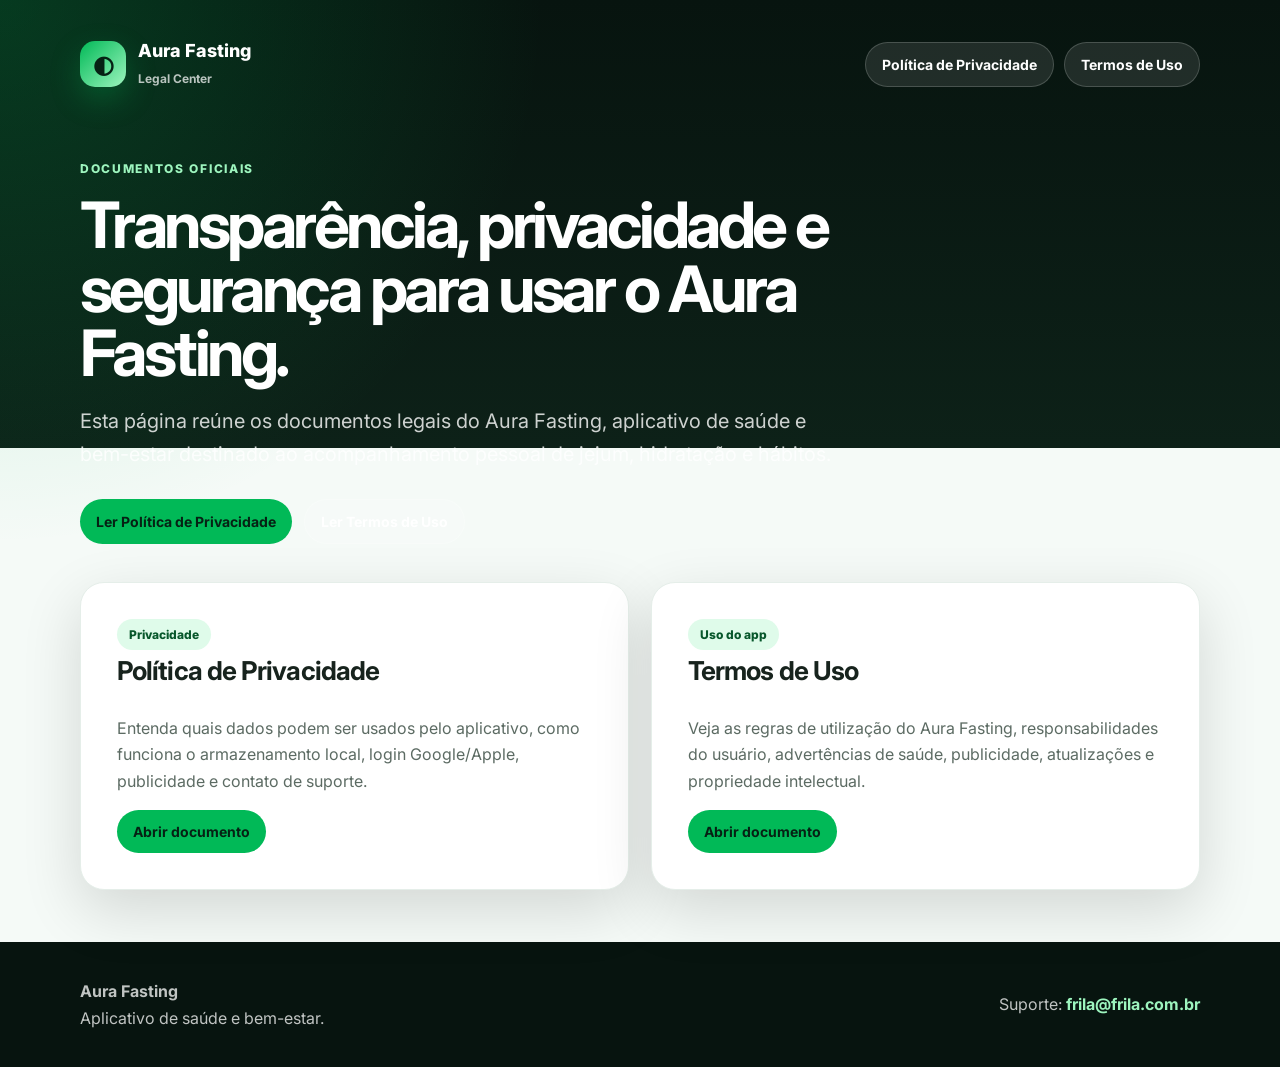
==== index.html @ adc5ccc4 "Primeira versão dos documentos legais do Aura Fast" ====
<!doctype html>
<html lang="pt-BR">
<head>
  <meta charset="utf-8">
  <meta name="viewport" content="width=device-width, initial-scale=1">
  <title>Aura Fasting | Documentos Legais</title>
  <meta name="description" content="Central de documentos legais do aplicativo Aura Fasting: Política de Privacidade e Termos de Uso.">
  <link rel="preconnect" href="https://fonts.googleapis.com">
  <link rel="preconnect" href="https://fonts.gstatic.com" crossorigin>
  <link href="https://fonts.googleapis.com/css2?family=Inter:wght@400;600;700;800;900&display=swap" rel="stylesheet">
  <link rel="stylesheet" href="styles.css">
</head>
<body>
  <header class="header">
    <div class="container">
      <nav class="navbar" aria-label="Navegação principal">
        <a class="brand" href="index.html" aria-label="Aura Fasting - início">
          <span class="logo" aria-hidden="true">◐</span>
          <span>
            <span class="brand-title">Aura Fasting</span><br>
            <span class="brand-subtitle">Legal Center</span>
          </span>
        </a>
        <div class="nav-actions">
          <a href="privacy-policy.html">Política de Privacidade</a>
          <a href="terms-of-use.html">Termos de Uso</a>
        </div>
      </nav>

      <section class="hero">
        <div class="eyebrow">Documentos oficiais</div>
        <h1>Transparência, privacidade e segurança para usar o Aura Fasting.</h1>
        <p>
          Esta página reúne os documentos legais do Aura Fasting, aplicativo de saúde e bem-estar
          destinado ao acompanhamento pessoal de jejum, hidratação e hábitos.
        </p>
        <div class="hero-actions">
          <a class="button primary" href="privacy-policy.html">Ler Política de Privacidade</a>
          <a class="button secondary" href="terms-of-use.html">Ler Termos de Uso</a>
        </div>
      </section>
    </div>
  </header>

  <main class="container">
    <section class="grid" aria-label="Documentos">
      <article class="card">
        <span class="badge">Privacidade</span>
        <h2>Política de Privacidade</h2>
        <p>
          Entenda quais dados podem ser usados pelo aplicativo, como funciona o armazenamento local,
          login Google/Apple, publicidade e contato de suporte.
        </p>
        <a class="button primary" href="privacy-policy.html">Abrir documento</a>
      </article>

      <article class="card">
        <span class="badge">Uso do app</span>
        <h2>Termos de Uso</h2>
        <p>
          Veja as regras de utilização do Aura Fasting, responsabilidades do usuário, advertências de saúde,
          publicidade, atualizações e propriedade intelectual.
        </p>
        <a class="button primary" href="terms-of-use.html">Abrir documento</a>
      </article>
    </section>
  </main>

  <footer class="footer">
    <div class="container footer-inner">
      <div>
        <strong>Aura Fasting</strong><br>
        Aplicativo de saúde e bem-estar.
      </div>
      <div>
        Suporte: <a href="mailto:frila@frila.com.br">frila@frila.com.br</a>
      </div>
    </div>
  </footer>
</body>
</html>
---- styles.css ----
/* Aura Fasting Legal Center */
:root {
  --bg: #07140f;
  --bg-soft: #0d2118;
  --card: #ffffff;
  --text: #17231d;
  --muted: #5c6b63;
  --primary: #01b957;
  --primary-dark: #019846;
  --accent: #dffbea;
  --line: #e5eee9;
  --danger-soft: #fff5e8;
  --danger-text: #7a4200;
  --shadow: 0 20px 60px rgba(0, 0, 0, .14);
  --radius: 24px;
}

* {
  box-sizing: border-box;
}

html {
  scroll-behavior: smooth;
}

body {
  margin: 0;
  font-family: Inter, Arial, Helvetica, sans-serif;
  background:
    radial-gradient(circle at top left, rgba(1, 185, 87, .23), transparent 34rem),
    linear-gradient(180deg, #07140f 0%, #0d2118 28rem, #f5faf7 28rem, #f5faf7 100%);
  color: var(--text);
  line-height: 1.65;
}

a {
  color: var(--primary-dark);
  text-decoration: none;
  font-weight: 700;
}

a:hover {
  text-decoration: underline;
}

.container {
  width: min(1120px, calc(100% - 32px));
  margin: 0 auto;
}

.header {
  padding: 24px 0 48px;
  color: #fff;
}

.navbar {
  display: flex;
  align-items: center;
  justify-content: space-between;
  gap: 16px;
  padding: 14px 0;
}

.brand {
  display: flex;
  align-items: center;
  gap: 12px;
  color: #fff;
}

.logo {
  width: 46px;
  height: 46px;
  border-radius: 15px;
  display: grid;
  place-items: center;
  background: linear-gradient(135deg, var(--primary), #9df5be);
  color: #062114;
  font-size: 24px;
  box-shadow: 0 12px 30px rgba(1, 185, 87, .28);
}

.brand-title {
  font-weight: 800;
  font-size: 18px;
  line-height: 1.1;
}

.brand-subtitle {
  font-size: 12px;
  color: rgba(255, 255, 255, .72);
}

.nav-actions {
  display: flex;
  gap: 10px;
  flex-wrap: wrap;
  justify-content: flex-end;
}

.nav-actions a,
.button {
  display: inline-flex;
  align-items: center;
  justify-content: center;
  border-radius: 999px;
  padding: 10px 16px;
  background: rgba(255, 255, 255, .10);
  color: #fff;
  border: 1px solid rgba(255, 255, 255, .18);
  font-weight: 700;
  font-size: 14px;
}

.nav-actions a:hover,
.button:hover {
  background: rgba(255, 255, 255, .16);
  text-decoration: none;
}

.hero {
  padding: 54px 0 34px;
  max-width: 850px;
}

.eyebrow {
  color: #9df5be;
  text-transform: uppercase;
  letter-spacing: .14em;
  font-weight: 800;
  font-size: 12px;
}

h1 {
  color: #fff;
  font-size: clamp(34px, 6vw, 64px);
  line-height: 1;
  letter-spacing: -0.055em;
  margin: 14px 0 18px;
}

.hero p {
  color: rgba(255, 255, 255, .80);
  font-size: clamp(16px, 2vw, 20px);
  max-width: 760px;
}

.hero-actions {
  display: flex;
  gap: 12px;
  flex-wrap: wrap;
  margin-top: 28px;
}

.button.primary {
  background: var(--primary);
  color: #062114;
  border: 0;
}

.button.secondary {
  background: rgba(255, 255, 255, .12);
}

.grid {
  display: grid;
  grid-template-columns: repeat(2, minmax(0, 1fr));
  gap: 22px;
  margin-top: -44px;
  position: relative;
  z-index: 2;
}

.card {
  background: var(--card);
  border: 1px solid var(--line);
  border-radius: var(--radius);
  box-shadow: var(--shadow);
  padding: clamp(22px, 4vw, 36px);
}

.card h2 {
  margin-top: 0;
  font-size: 26px;
  letter-spacing: -0.035em;
}

.card p {
  color: var(--muted);
}

.doc {
  background: var(--card);
  border-radius: var(--radius);
  box-shadow: var(--shadow);
  border: 1px solid var(--line);
  padding: clamp(22px, 5vw, 58px);
  margin: -44px auto 48px;
  position: relative;
  z-index: 2;
}

.doc-header {
  border-bottom: 1px solid var(--line);
  padding-bottom: 26px;
  margin-bottom: 26px;
}

.doc h1 {
  color: var(--text);
  font-size: clamp(32px, 5vw, 52px);
  margin-bottom: 12px;
}

.doc h2 {
  font-size: clamp(22px, 3vw, 30px);
  margin-top: 36px;
  margin-bottom: 12px;
  letter-spacing: -0.035em;
}

.doc h3 {
  font-size: 20px;
}

.doc p,
.doc li {
  color: #314039;
}

.doc ul {
  padding-left: 22px;
}

.notice {
  border-radius: 18px;
  padding: 18px 20px;
  background: var(--danger-soft);
  color: var(--danger-text);
  border: 1px solid #ffe1b3;
  margin: 22px 0;
}

.info {
  border-radius: 18px;
  padding: 18px 20px;
  background: var(--accent);
  border: 1px solid #bdf4d1;
  margin: 22px 0;
}

.meta {
  color: var(--muted);
  font-weight: 700;
}

.footer {
  margin-top: 52px;
  padding: 36px 0;
  color: rgba(255, 255, 255, .75);
  background: var(--bg);
}

.footer-inner {
  display: flex;
  justify-content: space-between;
  gap: 20px;
  align-items: center;
  flex-wrap: wrap;
}

.footer a {
  color: #9df5be;
}

.badge {
  display: inline-flex;
  border-radius: 999px;
  background: var(--accent);
  color: #07572b;
  padding: 6px 12px;
  font-weight: 800;
  font-size: 12px;
}

@media (max-width: 780px) {
  .navbar {
    align-items: flex-start;
    flex-direction: column;
  }

  .nav-actions {
    justify-content: flex-start;
  }

  .grid {
    grid-template-columns: 1fr;
  }

  .hero {
    padding-top: 34px;
  }

  .doc {
    margin-top: -30px;
  }
}
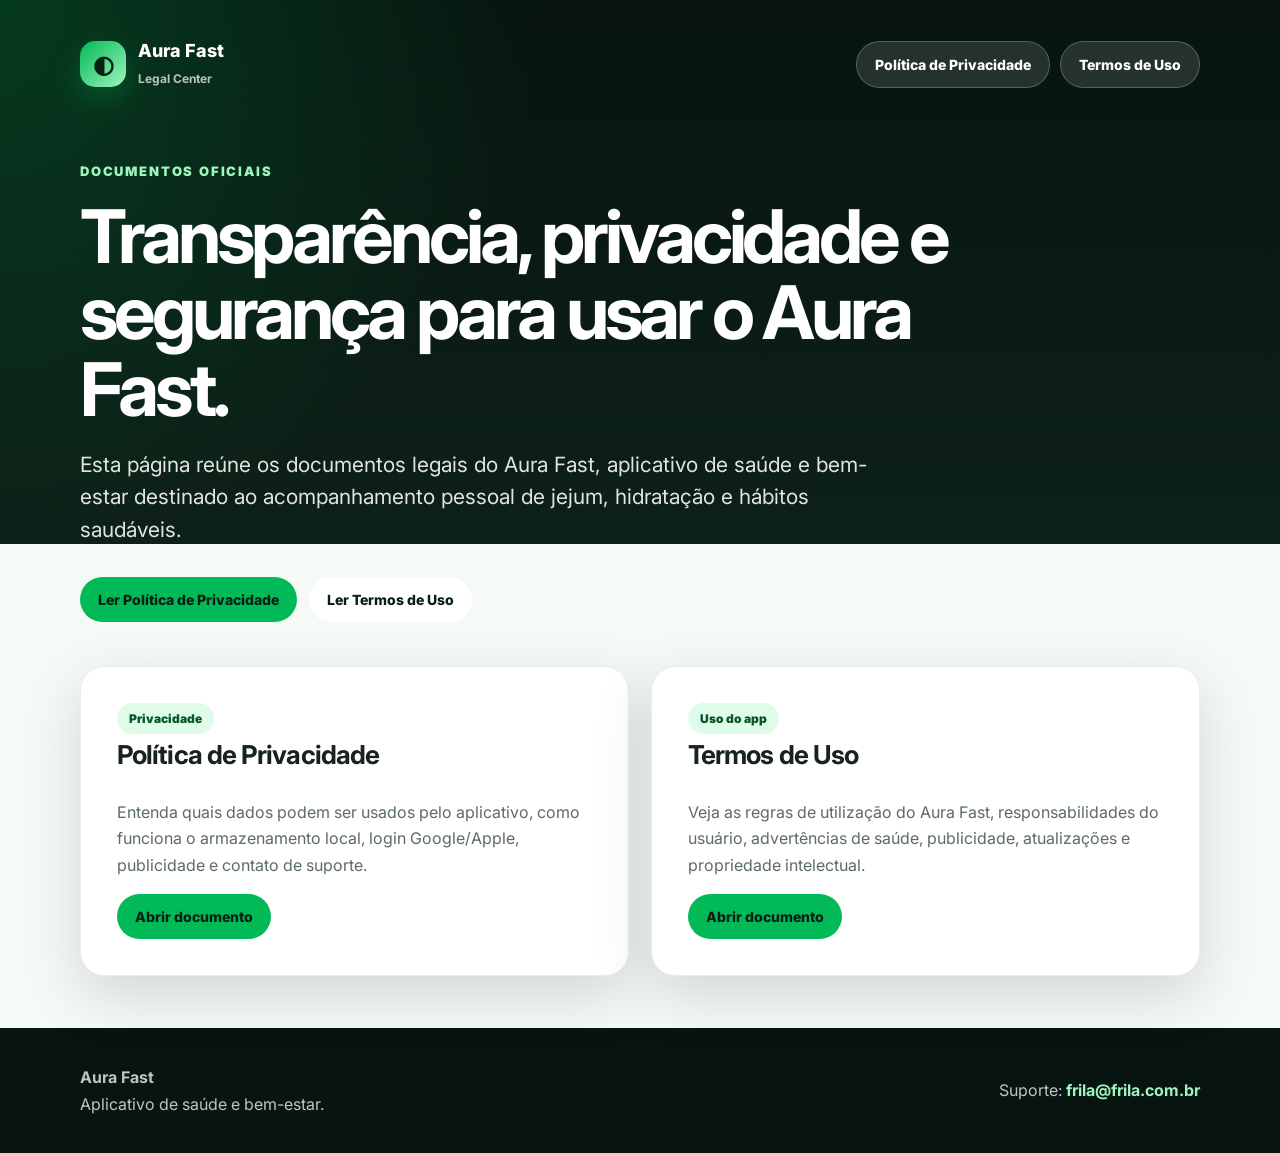
==== commit b7df855c: "Correção e alteração Correção visual e alteração de Aura Fasting para Aura Fast" ====
--- a/index.html
+++ b/index.html
@@ -1,81 +1 @@
-<!doctype html>
-<html lang="pt-BR">
-<head>
-  <meta charset="utf-8">
-  <meta name="viewport" content="width=device-width, initial-scale=1">
-  <title>Aura Fasting | Documentos Legais</title>
-  <meta name="description" content="Central de documentos legais do aplicativo Aura Fasting: Política de Privacidade e Termos de Uso.">
-  <link rel="preconnect" href="https://fonts.googleapis.com">
-  <link rel="preconnect" href="https://fonts.gstatic.com" crossorigin>
-  <link href="https://fonts.googleapis.com/css2?family=Inter:wght@400;600;700;800;900&display=swap" rel="stylesheet">
-  <link rel="stylesheet" href="styles.css">
-</head>
-<body>
-  <header class="header">
-    <div class="container">
-      <nav class="navbar" aria-label="Navegação principal">
-        <a class="brand" href="index.html" aria-label="Aura Fasting - início">
-          <span class="logo" aria-hidden="true">◐</span>
-          <span>
-            <span class="brand-title">Aura Fasting</span><br>
-            <span class="brand-subtitle">Legal Center</span>
-          </span>
-        </a>
-        <div class="nav-actions">
-          <a href="privacy-policy.html">Política de Privacidade</a>
-          <a href="terms-of-use.html">Termos de Uso</a>
-        </div>
-      </nav>
-
-      <section class="hero">
-        <div class="eyebrow">Documentos oficiais</div>
-        <h1>Transparência, privacidade e segurança para usar o Aura Fasting.</h1>
-        <p>
-          Esta página reúne os documentos legais do Aura Fasting, aplicativo de saúde e bem-estar
-          destinado ao acompanhamento pessoal de jejum, hidratação e hábitos.
-        </p>
-        <div class="hero-actions">
-          <a class="button primary" href="privacy-policy.html">Ler Política de Privacidade</a>
-          <a class="button secondary" href="terms-of-use.html">Ler Termos de Uso</a>
-        </div>
-      </section>
-    </div>
-  </header>
-
-  <main class="container">
-    <section class="grid" aria-label="Documentos">
-      <article class="card">
-        <span class="badge">Privacidade</span>
-        <h2>Política de Privacidade</h2>
-        <p>
-          Entenda quais dados podem ser usados pelo aplicativo, como funciona o armazenamento local,
-          login Google/Apple, publicidade e contato de suporte.
-        </p>
-        <a class="button primary" href="privacy-policy.html">Abrir documento</a>
-      </article>
-
-      <article class="card">
-        <span class="badge">Uso do app</span>
-        <h2>Termos de Uso</h2>
-        <p>
-          Veja as regras de utilização do Aura Fasting, responsabilidades do usuário, advertências de saúde,
-          publicidade, atualizações e propriedade intelectual.
-        </p>
-        <a class="button primary" href="terms-of-use.html">Abrir documento</a>
-      </article>
-    </section>
-  </main>
-
-  <footer class="footer">
-    <div class="container footer-inner">
-      <div>
-        <strong>Aura Fasting</strong><br>
-        Aplicativo de saúde e bem-estar.
-      </div>
-      <div>
-        Suporte: <a href="mailto:frila@frila.com.br">frila@frila.com.br</a>
-      </div>
-    </div>
-  </footer>
-</body>
-</html>
+<!doctype html><html lang="pt-BR"><head><meta charset="utf-8"><meta name="viewport" content="width=device-width, initial-scale=1"><title>Aura Fast | Documentos Legais</title><meta name="description" content="Central de documentos legais do aplicativo Aura Fast."><link rel="preconnect" href="https://fonts.googleapis.com"><link rel="preconnect" href="https://fonts.gstatic.com" crossorigin><link href="https://fonts.googleapis.com/css2?family=Inter:wght@400;600;700;800;900&display=swap" rel="stylesheet"><link rel="stylesheet" href="styles.css"></head><body><header class="header"><div class="container"><nav class="navbar" aria-label="Navegação principal"><a class="brand" href="index.html" aria-label="Aura Fast - início"><span class="logo" aria-hidden="true">◐</span><span><span class="brand-title">Aura Fast</span><br><span class="brand-subtitle">Legal Center</span></span></a><div class="nav-actions"><a href="privacy-policy.html">Política de Privacidade</a><a href="terms-of-use.html">Termos de Uso</a></div></nav><section class="hero"><div class="eyebrow">Documentos oficiais</div><h1>Transparência, privacidade e segurança para usar o Aura Fast.</h1><p>Esta página reúne os documentos legais do Aura Fast, aplicativo de saúde e bem-estar destinado ao acompanhamento pessoal de jejum, hidratação e hábitos saudáveis.</p><div class="hero-actions"><a class="button primary" href="privacy-policy.html">Ler Política de Privacidade</a><a class="button secondary" href="terms-of-use.html">Ler Termos de Uso</a></div></section></div></header><main class="container"><section class="grid" aria-label="Documentos"><article class="card"><span class="badge">Privacidade</span><h2>Política de Privacidade</h2><p>Entenda quais dados podem ser usados pelo aplicativo, como funciona o armazenamento local, login Google/Apple, publicidade e contato de suporte.</p><a class="button primary" href="privacy-policy.html">Abrir documento</a></article><article class="card"><span class="badge">Uso do app</span><h2>Termos de Uso</h2><p>Veja as regras de utilização do Aura Fast, responsabilidades do usuário, advertências de saúde, publicidade, atualizações e propriedade intelectual.</p><a class="button primary" href="terms-of-use.html">Abrir documento</a></article></section></main><footer class="footer"><div class="container footer-inner"><div><strong>Aura Fast</strong><br>Aplicativo de saúde e bem-estar.</div><div>Suporte: <a href="mailto:frila@frila.com.br">frila@frila.com.br</a></div></div></footer></body></html>
--- a/styles.css
+++ b/styles.css
@@ -1,307 +1,2 @@
-/* Aura Fasting Legal Center */
-:root {
-  --bg: #07140f;
-  --bg-soft: #0d2118;
-  --card: #ffffff;
-  --text: #17231d;
-  --muted: #5c6b63;
-  --primary: #01b957;
-  --primary-dark: #019846;
-  --accent: #dffbea;
-  --line: #e5eee9;
-  --danger-soft: #fff5e8;
-  --danger-text: #7a4200;
-  --shadow: 0 20px 60px rgba(0, 0, 0, .14);
-  --radius: 24px;
-}
-
-* {
-  box-sizing: border-box;
-}
-
-html {
-  scroll-behavior: smooth;
-}
-
-body {
-  margin: 0;
-  font-family: Inter, Arial, Helvetica, sans-serif;
-  background:
-    radial-gradient(circle at top left, rgba(1, 185, 87, .23), transparent 34rem),
-    linear-gradient(180deg, #07140f 0%, #0d2118 28rem, #f5faf7 28rem, #f5faf7 100%);
-  color: var(--text);
-  line-height: 1.65;
-}
-
-a {
-  color: var(--primary-dark);
-  text-decoration: none;
-  font-weight: 700;
-}
-
-a:hover {
-  text-decoration: underline;
-}
-
-.container {
-  width: min(1120px, calc(100% - 32px));
-  margin: 0 auto;
-}
-
-.header {
-  padding: 24px 0 48px;
-  color: #fff;
-}
-
-.navbar {
-  display: flex;
-  align-items: center;
-  justify-content: space-between;
-  gap: 16px;
-  padding: 14px 0;
-}
-
-.brand {
-  display: flex;
-  align-items: center;
-  gap: 12px;
-  color: #fff;
-}
-
-.logo {
-  width: 46px;
-  height: 46px;
-  border-radius: 15px;
-  display: grid;
-  place-items: center;
-  background: linear-gradient(135deg, var(--primary), #9df5be);
-  color: #062114;
-  font-size: 24px;
-  box-shadow: 0 12px 30px rgba(1, 185, 87, .28);
-}
-
-.brand-title {
-  font-weight: 800;
-  font-size: 18px;
-  line-height: 1.1;
-}
-
-.brand-subtitle {
-  font-size: 12px;
-  color: rgba(255, 255, 255, .72);
-}
-
-.nav-actions {
-  display: flex;
-  gap: 10px;
-  flex-wrap: wrap;
-  justify-content: flex-end;
-}
-
-.nav-actions a,
-.button {
-  display: inline-flex;
-  align-items: center;
-  justify-content: center;
-  border-radius: 999px;
-  padding: 10px 16px;
-  background: rgba(255, 255, 255, .10);
-  color: #fff;
-  border: 1px solid rgba(255, 255, 255, .18);
-  font-weight: 700;
-  font-size: 14px;
-}
-
-.nav-actions a:hover,
-.button:hover {
-  background: rgba(255, 255, 255, .16);
-  text-decoration: none;
-}
-
-.hero {
-  padding: 54px 0 34px;
-  max-width: 850px;
-}
-
-.eyebrow {
-  color: #9df5be;
-  text-transform: uppercase;
-  letter-spacing: .14em;
-  font-weight: 800;
-  font-size: 12px;
-}
-
-h1 {
-  color: #fff;
-  font-size: clamp(34px, 6vw, 64px);
-  line-height: 1;
-  letter-spacing: -0.055em;
-  margin: 14px 0 18px;
-}
-
-.hero p {
-  color: rgba(255, 255, 255, .80);
-  font-size: clamp(16px, 2vw, 20px);
-  max-width: 760px;
-}
-
-.hero-actions {
-  display: flex;
-  gap: 12px;
-  flex-wrap: wrap;
-  margin-top: 28px;
-}
-
-.button.primary {
-  background: var(--primary);
-  color: #062114;
-  border: 0;
-}
-
-.button.secondary {
-  background: rgba(255, 255, 255, .12);
-}
-
-.grid {
-  display: grid;
-  grid-template-columns: repeat(2, minmax(0, 1fr));
-  gap: 22px;
-  margin-top: -44px;
-  position: relative;
-  z-index: 2;
-}
-
-.card {
-  background: var(--card);
-  border: 1px solid var(--line);
-  border-radius: var(--radius);
-  box-shadow: var(--shadow);
-  padding: clamp(22px, 4vw, 36px);
-}
-
-.card h2 {
-  margin-top: 0;
-  font-size: 26px;
-  letter-spacing: -0.035em;
-}
-
-.card p {
-  color: var(--muted);
-}
-
-.doc {
-  background: var(--card);
-  border-radius: var(--radius);
-  box-shadow: var(--shadow);
-  border: 1px solid var(--line);
-  padding: clamp(22px, 5vw, 58px);
-  margin: -44px auto 48px;
-  position: relative;
-  z-index: 2;
-}
-
-.doc-header {
-  border-bottom: 1px solid var(--line);
-  padding-bottom: 26px;
-  margin-bottom: 26px;
-}
-
-.doc h1 {
-  color: var(--text);
-  font-size: clamp(32px, 5vw, 52px);
-  margin-bottom: 12px;
-}
-
-.doc h2 {
-  font-size: clamp(22px, 3vw, 30px);
-  margin-top: 36px;
-  margin-bottom: 12px;
-  letter-spacing: -0.035em;
-}
-
-.doc h3 {
-  font-size: 20px;
-}
-
-.doc p,
-.doc li {
-  color: #314039;
-}
-
-.doc ul {
-  padding-left: 22px;
-}
-
-.notice {
-  border-radius: 18px;
-  padding: 18px 20px;
-  background: var(--danger-soft);
-  color: var(--danger-text);
-  border: 1px solid #ffe1b3;
-  margin: 22px 0;
-}
-
-.info {
-  border-radius: 18px;
-  padding: 18px 20px;
-  background: var(--accent);
-  border: 1px solid #bdf4d1;
-  margin: 22px 0;
-}
-
-.meta {
-  color: var(--muted);
-  font-weight: 700;
-}
-
-.footer {
-  margin-top: 52px;
-  padding: 36px 0;
-  color: rgba(255, 255, 255, .75);
-  background: var(--bg);
-}
-
-.footer-inner {
-  display: flex;
-  justify-content: space-between;
-  gap: 20px;
-  align-items: center;
-  flex-wrap: wrap;
-}
-
-.footer a {
-  color: #9df5be;
-}
-
-.badge {
-  display: inline-flex;
-  border-radius: 999px;
-  background: var(--accent);
-  color: #07572b;
-  padding: 6px 12px;
-  font-weight: 800;
-  font-size: 12px;
-}
-
-@media (max-width: 780px) {
-  .navbar {
-    align-items: flex-start;
-    flex-direction: column;
-  }
-
-  .nav-actions {
-    justify-content: flex-start;
-  }
-
-  .grid {
-    grid-template-columns: 1fr;
-  }
-
-  .hero {
-    padding-top: 34px;
-  }
-
-  .doc {
-    margin-top: -30px;
-  }
-}
+/* Aura Fast Legal Center */
+:root{--bg:#07140f;--card:#fff;--text:#17231d;--muted:#5c6b63;--primary:#01b957;--primary-dark:#019846;--accent:#dffbea;--line:#e5eee9;--danger-soft:#fff5e8;--danger-text:#7a4200;--shadow:0 20px 60px rgba(0,0,0,.14);--radius:24px}*{box-sizing:border-box}html{scroll-behavior:smooth}body{margin:0;font-family:Inter,Arial,Helvetica,sans-serif;background:radial-gradient(circle at top left,rgba(1,185,87,.23),transparent 34rem),linear-gradient(180deg,#07140f 0%,#0d2118 34rem,#f5faf7 34rem,#f5faf7 100%);color:var(--text);line-height:1.65}a{color:var(--primary-dark);text-decoration:none;font-weight:700}a:hover{text-decoration:underline}.container{width:min(1120px,calc(100% - 32px));margin:0 auto}.header{padding:24px 0 64px;color:#fff;overflow:hidden}.navbar{display:flex;align-items:center;justify-content:space-between;gap:16px;padding:14px 0}.brand{display:flex;align-items:center;gap:12px;color:#fff}.logo{width:46px;height:46px;border-radius:15px;display:grid;place-items:center;background:linear-gradient(135deg,var(--primary),#9df5be);color:#062114;font-size:24px;box-shadow:0 12px 30px rgba(1,185,87,.28)}.brand-title{font-weight:800;font-size:18px;line-height:1.1}.brand-subtitle{font-size:12px;color:rgba(255,255,255,.72)}.nav-actions{display:flex;gap:10px;flex-wrap:wrap;justify-content:flex-end}.nav-actions a,.button{display:inline-flex;align-items:center;justify-content:center;border-radius:999px;padding:11px 18px;background:rgba(255,255,255,.12);color:#fff;border:1px solid rgba(255,255,255,.22);font-weight:800;font-size:14px;min-height:44px}.nav-actions a:hover,.button:hover{background:rgba(255,255,255,.18);text-decoration:none}.hero{padding:56px 0 24px;max-width:900px}.eyebrow{color:#9df5be;text-transform:uppercase;letter-spacing:.14em;font-weight:900;font-size:13px}h1{color:#fff;font-size:clamp(38px,6.2vw,74px);line-height:1.03;letter-spacing:-.055em;margin:16px 0 22px}.hero p{color:rgba(255,255,255,.88);font-size:clamp(17px,2vw,21px);max-width:820px;margin:0;line-height:1.55;background:transparent}.hero-actions{display:flex;gap:12px;flex-wrap:wrap;margin-top:30px;position:relative;z-index:3}.button.primary{background:var(--primary);color:#062114;border:0}.button.secondary{background:#fff;color:#062114;border:0}.button.secondary:hover{background:#eaf7ef}.grid{display:grid;grid-template-columns:repeat(2,minmax(0,1fr));gap:22px;margin-top:-44px;position:relative;z-index:2}.card{background:var(--card);border:1px solid var(--line);border-radius:var(--radius);box-shadow:var(--shadow);padding:clamp(22px,4vw,36px)}.card h2{margin-top:0;font-size:26px;letter-spacing:-.035em}.card p{color:var(--muted)}.doc{background:var(--card);border-radius:var(--radius);box-shadow:var(--shadow);border:1px solid var(--line);padding:clamp(22px,5vw,58px);margin:-44px auto 48px;position:relative;z-index:2}.doc-header{border-bottom:1px solid var(--line);padding-bottom:26px;margin-bottom:26px}.doc h1{color:var(--text);font-size:clamp(32px,5vw,52px);margin-bottom:12px}.doc h2{font-size:clamp(22px,3vw,30px);margin-top:36px;margin-bottom:12px;letter-spacing:-.035em}.doc p,.doc li{color:#314039}.doc ul{padding-left:22px}.notice{border-radius:18px;padding:18px 20px;background:var(--danger-soft);color:var(--danger-text);border:1px solid #ffe1b3;margin:22px 0}.info{border-radius:18px;padding:18px 20px;background:var(--accent);border:1px solid #bdf4d1;margin:22px 0}.meta{color:var(--muted);font-weight:700}.footer{margin-top:52px;padding:36px 0;color:rgba(255,255,255,.75);background:var(--bg)}.footer-inner{display:flex;justify-content:space-between;gap:20px;align-items:center;flex-wrap:wrap}.footer a{color:#9df5be}.badge{display:inline-flex;border-radius:999px;background:var(--accent);color:#07572b;padding:6px 12px;font-weight:900;font-size:12px}@media(max-width:780px){body{background:radial-gradient(circle at top left,rgba(1,185,87,.23),transparent 24rem),linear-gradient(180deg,#07140f 0%,#0d2118 38rem,#f5faf7 38rem,#f5faf7 100%)}.navbar{align-items:flex-start;flex-direction:column}.nav-actions{justify-content:flex-start}.grid{grid-template-columns:1fr}.hero{padding-top:34px;padding-bottom:44px}h1{font-size:clamp(34px,11vw,52px)}.hero p{font-size:17px;color:rgba(255,255,255,.92)}.hero-actions{flex-direction:column;align-items:stretch}.button{width:100%}.doc{margin-top:-30px}}
